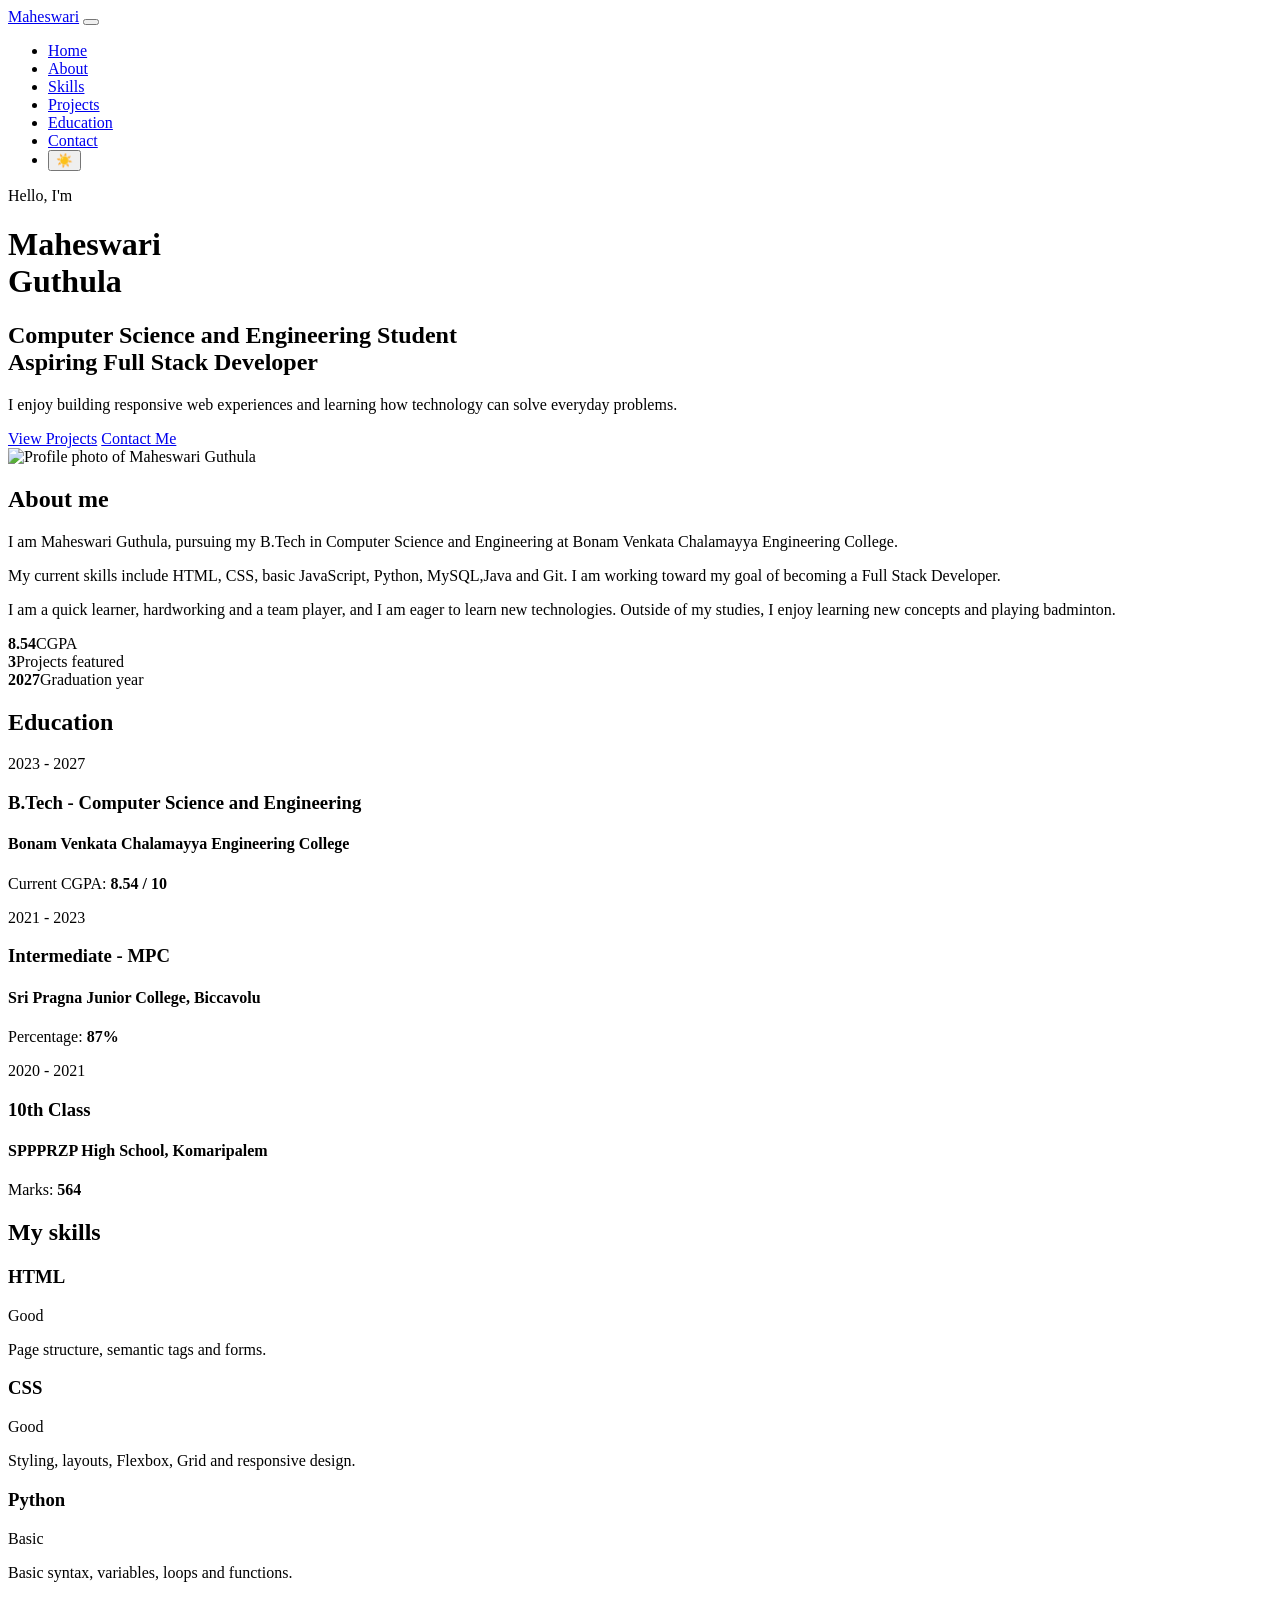
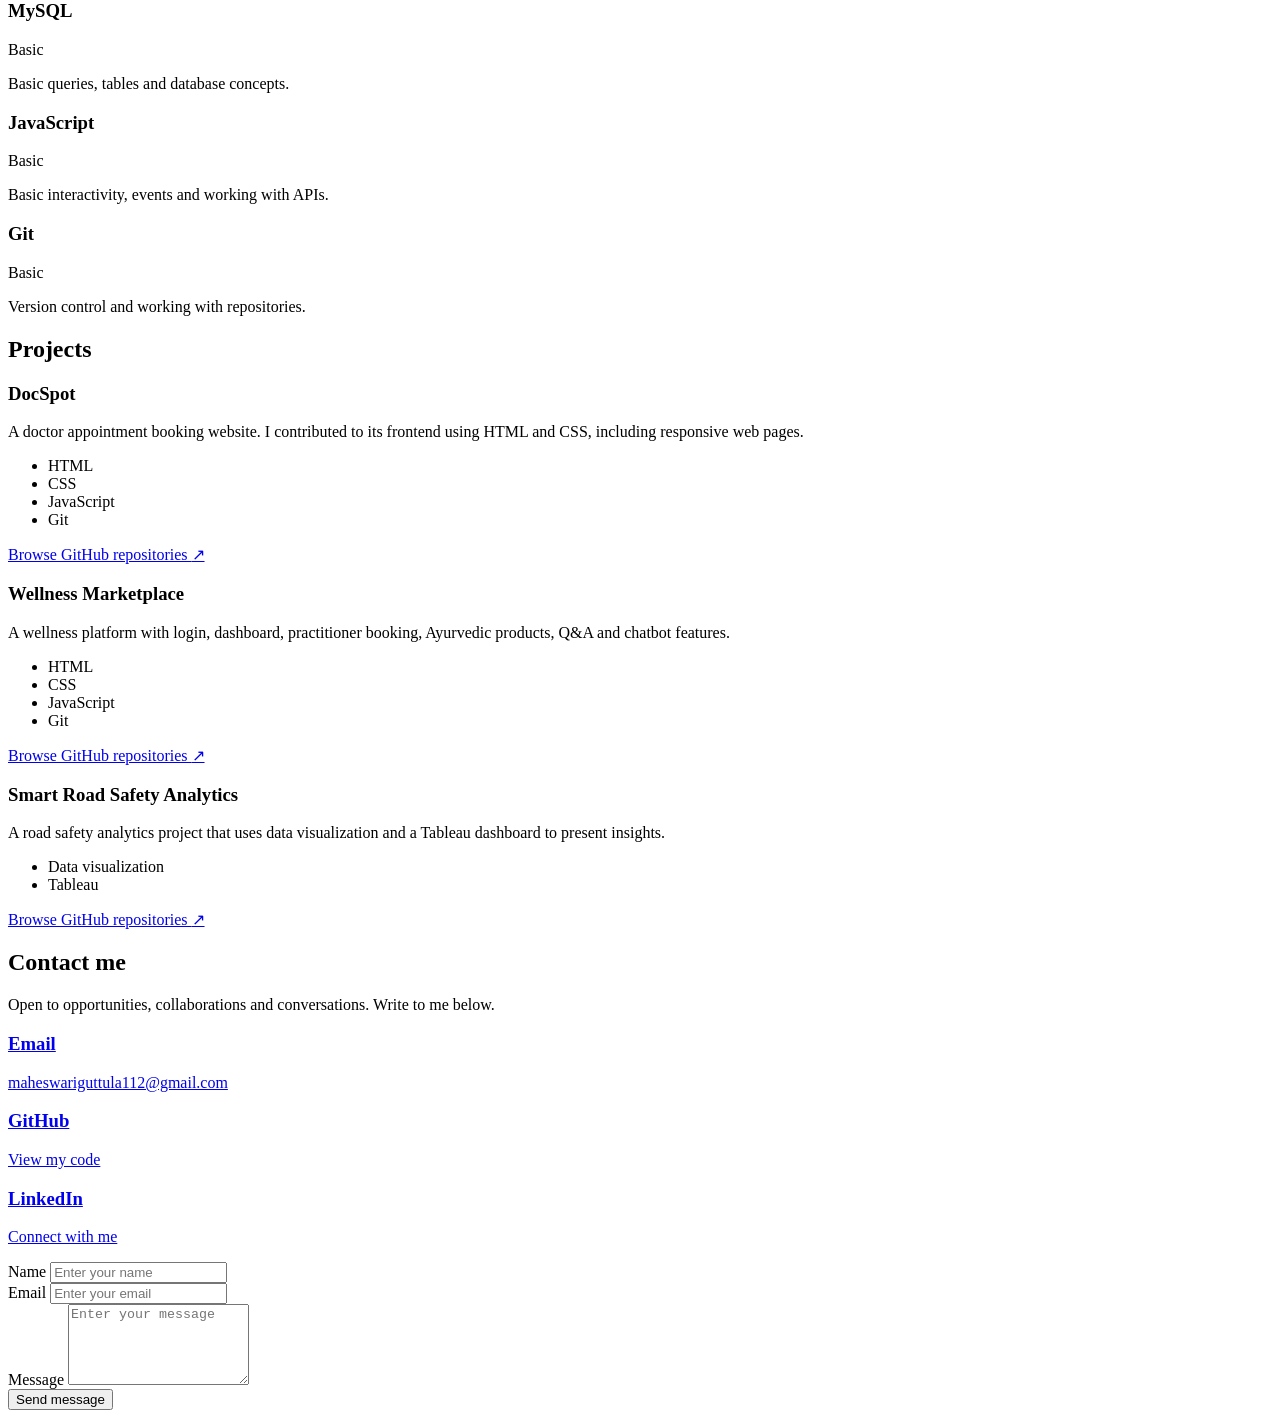
==== index.html @ 3ba0362b "Add initial portfolio HTML structure This HTML file serves as a personal portfolio for Maheswari Gut" ====
<!DOCTYPE html>
<html lang="en">
<head>
    <meta charset="UTF-8">
    <meta name="viewport" content="width=device-width, initial-scale=1.0">
    <meta name="description" content="Maheswari Guttula - Computer Science and Engineering student and aspiring Full Stack Developer">
    <title>Maheswari Guthula | Portfolio</title>
    <link rel="preconnect" href="https://fonts.googleapis.com">
    <link rel="preconnect" href="https://fonts.gstatic.com" crossorigin>
    <link href="https://fonts.googleapis.com/css2?family=Bricolage+Grotesque:wght@500;700;800&family=DM+Sans:wght@400;500;700&display=swap" rel="stylesheet">
    <link rel="stylesheet" href="style.css">
</head>
<body>

<!-- ============ HEADER ============ -->
<header class="site-header" id="top">
    <nav class="navbar">
        <a href="#top" class="logo">Maheswari<span></span></a>

        <button class="menu-toggle" type="button" aria-label="Open navigation menu" aria-controls="primary-navigation" aria-expanded="false">
            <span></span><span></span><span></span>
        </button>

        <ul class="nav-links" id="primary-navigation">
            <li><a href="#home">Home</a></li>
            <li><a href="#about">About</a></li>
            <li><a href="#skills">Skills</a></li>
            <li><a href="#projects">Projects</a></li>
            <li><a href="#education">Education</a></li>
            <li><a href="#contact">Contact</a></li>
            <li><button class="theme-toggle" type="button" aria-label="Switch to light theme">☀️</button></li>
        </ul>
    </nav>

    <div class="hero" id="home">
        <div class="hero-text">
            <p class="hello">Hello, I'm</p>
            <h1>Maheswari<br>Guthula</h1>
            <h2>Computer Science and Engineering Student<br>Aspiring Full Stack Developer</h2>
            <p class="hero-desc">
                I enjoy building responsive web experiences and learning how technology
                can solve everyday problems.
            </p>
            <div class="hero-buttons">
                <a href="#projects" class="btn btn-primary">View Projects</a>
                <a href="#contact" class="btn btn-outline">Contact Me</a>
            </div>
        </div>

        <div class="hero-image">
            <div class="photo-frame">
                <img src="profile.jpeg" alt="Profile photo of Maheswari Guthula">
            </div>
        </div>
    </div>
</header>

<main>

    <!-- ============ ABOUT ============ -->
    <section id="about" class="section">
        <h2 class="section-title">About me</h2>
        <div class="about-grid">
            <div class="about-text">
                <p>
                    I am Maheswari Guthula, pursuing my B.Tech in Computer Science and
                    Engineering at Bonam Venkata Chalamayya Engineering College.
                </p>
                <p>
                    My current skills include HTML, CSS, basic JavaScript, Python,
                    MySQL,Java and Git. I am working toward my goal of becoming a Full
                    Stack Developer.
                </p>
                <p>
                    I am a quick learner, hardworking and a team player, and I am eager to
                    learn new technologies. Outside of my studies, I enjoy learning new
                    concepts and playing badminton.
                </p>
            </div>
            <div class="stats">
                <div class="stat"><strong>8.54</strong><span>CGPA</span></div>
                <div class="stat"><strong>3</strong><span>Projects featured</span></div>
                <div class="stat"><strong>2027</strong><span>Graduation year</span></div>
            </div>
        </div>
    </section>

    <!-- ============ EDUCATION ============ -->
    <section id="education" class="section">
        <h2 class="section-title">Education</h2>
        <div class="timeline">

            <div class="timeline-item">
                <div class="timeline-card">
                    <span class="year">2023 - 2027</span>
                    <h3>B.Tech - Computer Science and Engineering</h3>
                    <h4>Bonam Venkata Chalamayya Engineering College</h4>
                    <p>Current CGPA: <strong>8.54 / 10</strong></p>
                </div>
            </div>

            <div class="timeline-item">
                <div class="timeline-card">
                    <span class="year">2021 - 2023</span>
                    <h3>Intermediate - MPC</h3>
                    <h4>Sri Pragna Junior College, Biccavolu</h4>
                    <p>Percentage: <strong>87%</strong></p>
                </div>
            </div>

            <div class="timeline-item">
                <div class="timeline-card">
                    <span class="year">2020 - 2021</span>
                    <h3>10th Class</h3>
                    <h4>SPPPRZP High School, Komaripalem</h4>
                    <p>Marks: <strong>564</strong></p>
                </div>
            </div>

        </div>
    </section>

    <!-- ============ SKILLS ============ -->
    <section id="skills" class="section">
        <h2 class="section-title">My skills</h2>
        <div class="skills-container">

            <div class="skill-card">
                <div class="skill-head"><h3>HTML</h3><span>Good</span></div>
                <p>Page structure, semantic tags and forms.</p>
                <div class="bar" role="progressbar" aria-label="HTML skill level" aria-valuemin="0" aria-valuemax="100" aria-valuenow="75"><i style="--level:75%"></i></div>
            </div>

            <div class="skill-card">
                <div class="skill-head"><h3>CSS</h3><span>Good</span></div>
                <p>Styling, layouts, Flexbox, Grid and responsive design.</p>
                <div class="bar" role="progressbar" aria-label="CSS skill level" aria-valuemin="0" aria-valuemax="100" aria-valuenow="70"><i style="--level:70%"></i></div>
            </div>

            <div class="skill-card">
                <div class="skill-head"><h3>Python</h3><span>Basic</span></div>
                <p>Basic syntax, variables, loops and functions.</p>
                <div class="bar" role="progressbar" aria-label="Python skill level" aria-valuemin="0" aria-valuemax="100" aria-valuenow="45"><i style="--level:45%"></i></div>
            </div>

            <div class="skill-card">
                <div class="skill-head"><h3>MySQL</h3><span>Basic</span></div>
                <p>Basic queries, tables and database concepts.</p>
                <div class="bar" role="progressbar" aria-label="MySQL skill level" aria-valuemin="0" aria-valuemax="100" aria-valuenow="40"><i style="--level:40%"></i></div>
            </div>

            <div class="skill-card">
                <div class="skill-head"><h3>JavaScript</h3><span>Basic</span></div>
                <p>Basic interactivity, events and working with APIs.</p>
                <div class="bar" role="progressbar" aria-label="JavaScript skill level" aria-valuemin="0" aria-valuemax="100" aria-valuenow="40"><i style="--level:40%"></i></div>
            </div>

            <div class="skill-card">
                <div class="skill-head"><h3>Git</h3><span>Basic</span></div>
                <p>Version control and working with repositories.</p>
                <div class="bar" role="progressbar" aria-label="Git skill level" aria-valuemin="0" aria-valuemax="100" aria-valuenow="40"><i style="--level:40%"></i></div>
            </div>

        </div>
    </section>

    <!-- ============ PROJECTS ============ -->
    <section id="projects" class="section">
        <h2 class="section-title">Projects</h2>
        <div class="projects-container">

            <article class="project-card">
                <h3>DocSpot</h3>
                <p>A doctor appointment booking website. I contributed to its frontend using HTML and CSS, including responsive web pages.</p>
                <ul class="tags"><li>HTML</li><li>CSS</li><li>JavaScript</li><li>Git</li></ul>
                <a class="project-link" href="https://github.com/maheswari543?tab=repositories" target="_blank" rel="noopener noreferrer" aria-label="Browse Maheswari's GitHub repositories for DocSpot">Browse GitHub repositories <span aria-hidden="true">↗</span></a>
            </article>

            <article class="project-card">
                <h3>Wellness Marketplace</h3>
                <p>A wellness platform with login, dashboard, practitioner booking, Ayurvedic products, Q&amp;A and chatbot features.</p>
                <ul class="tags"><li>HTML</li><li>CSS</li><li>JavaScript</li><li>Git</li></ul>
                <a class="project-link" href="https://github.com/maheswari543?tab=repositories" target="_blank" rel="noopener noreferrer" aria-label="Browse Maheswari's GitHub repositories for Wellness Marketplace">Browse GitHub repositories <span aria-hidden="true">↗</span></a>
            </article>

            <article class="project-card">
                <h3>Smart Road Safety Analytics</h3>
                <p>A road safety analytics project that uses data visualization and a Tableau dashboard to present insights.</p>
                <ul class="tags"><li>Data visualization</li><li>Tableau</li></ul>
                <a class="project-link" href="https://github.com/maheswari543?tab=repositories" target="_blank" rel="noopener noreferrer" aria-label="Browse Maheswari's GitHub repositories for Smart Road Safety Analytics">Browse GitHub repositories <span aria-hidden="true">↗</span></a>
            </article>

        </div>
    </section>

    <!-- ============ CONTACT ============ -->
    <section id="contact" class="section">
        <h2 class="section-title">Contact me</h2>
        <p class="contact-intro">
            Open to opportunities, collaborations and conversations. Write to me below.
        </p>

        <div class="contact-wrap">
            <div class="contact-links">
                <a class="contact-card" href="mailto:maheswariguttula112@gmail.com">
                    <h3>Email</h3>
                    <p>maheswariguttula112@gmail.com</p>
                </a>
                <a class="contact-card" href="https://github.com/maheswari543/Skill_Nexix_Foundation" target="_blank" rel="noopener">
                    <h3>GitHub</h3>
                    <p>View my code</p>
                </a>
                <a class="contact-card" href="https://www.linkedin.com/in/maheswari-guttula-757a3a365/" target="_blank" rel="noopener">
                    <h3>LinkedIn</h3>
                    <p>Connect with me</p>
                </a>
            </div>

            <form class="contact-form" id="contact-form">
                <div class="form-group">
                    <label for="name">Name</label>
                    <input type="text" id="name" name="name" placeholder="Enter your name" required>
                </div>
                <div class="form-group">
                    <label for="email">Email</label>
                    <input type="email" id="email" name="email" placeholder="Enter your email" required>
                </div>
                <div class="form-group">
                    <label for="message">Message</label>
                    <textarea id="message" name="message" rows="5" placeholder="Enter your message" required></textarea>
                </div>
                <button type="submit" class="btn btn-primary">Send message</button>
                <p class="form-note" id="form-note" role="status"></p>
            </form>
        </div>
    </section>

</main>

<script src="script.js"></script>
</body>
</html>
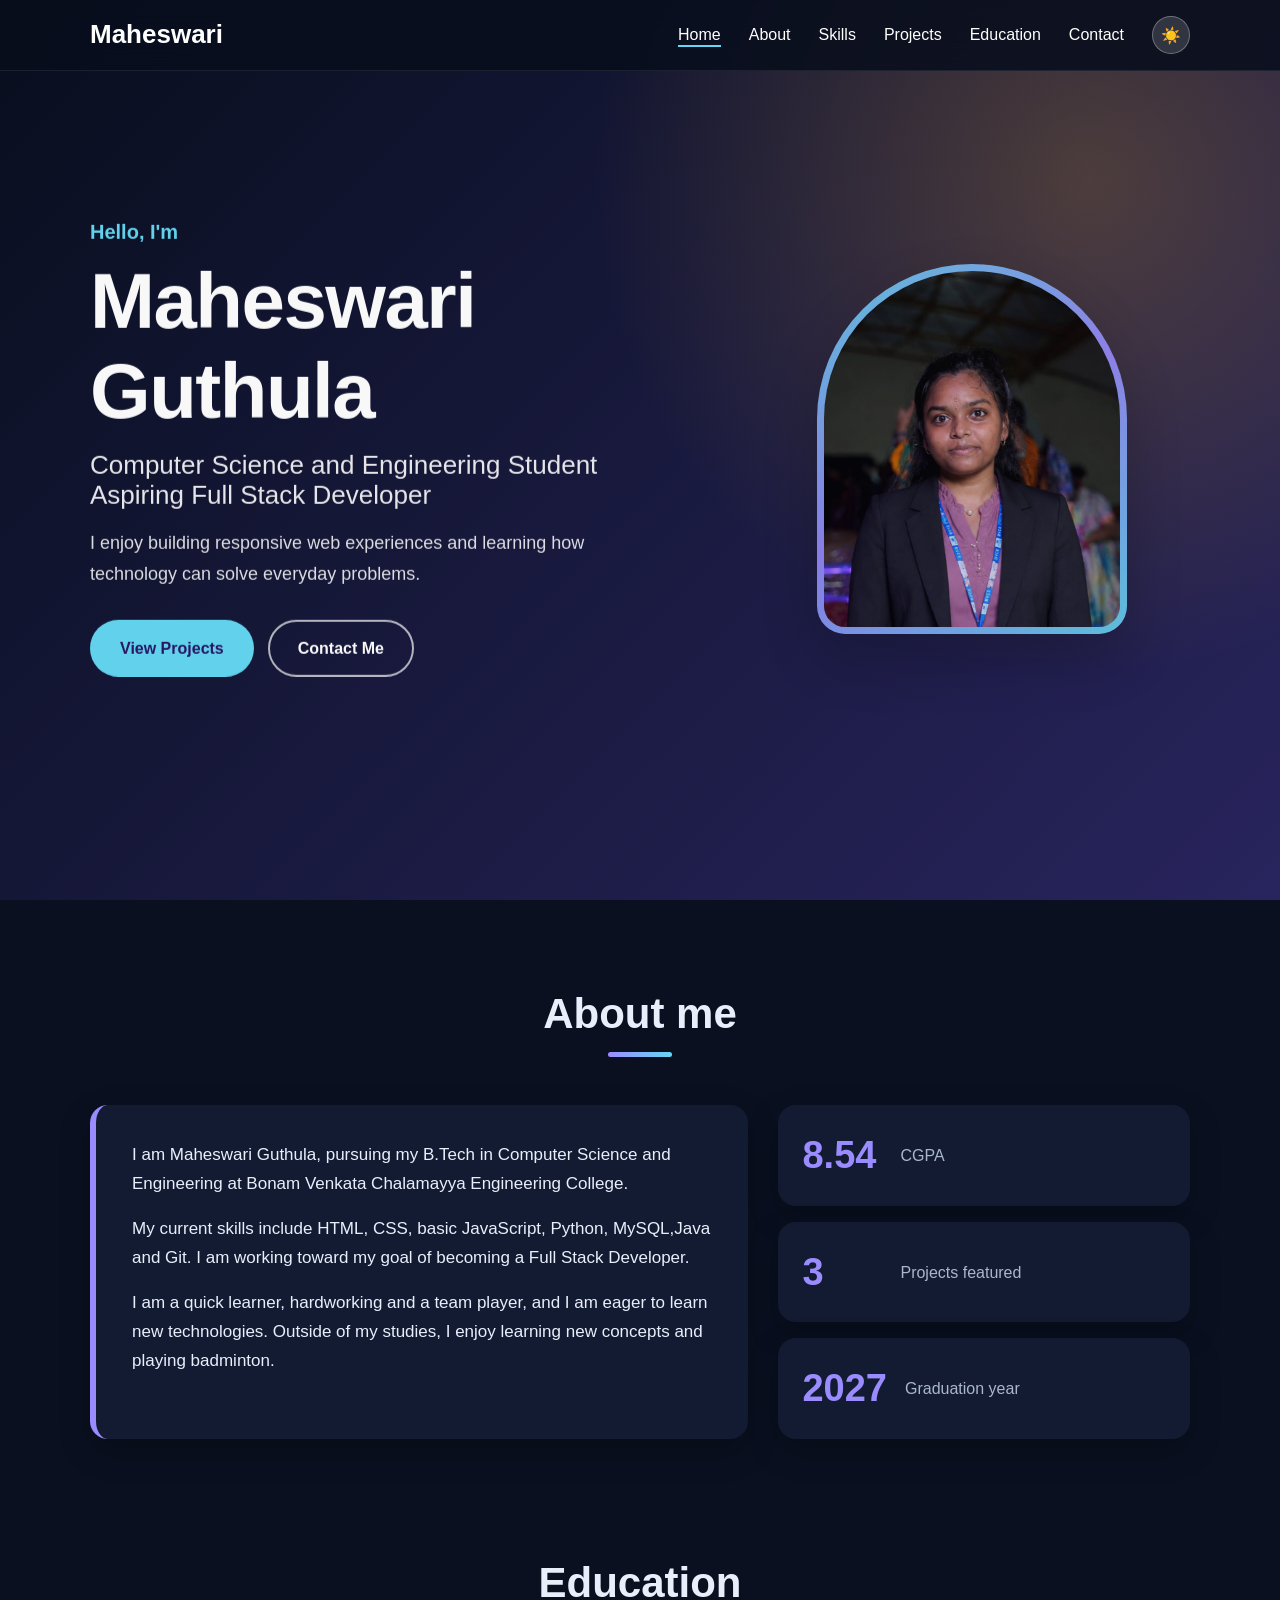
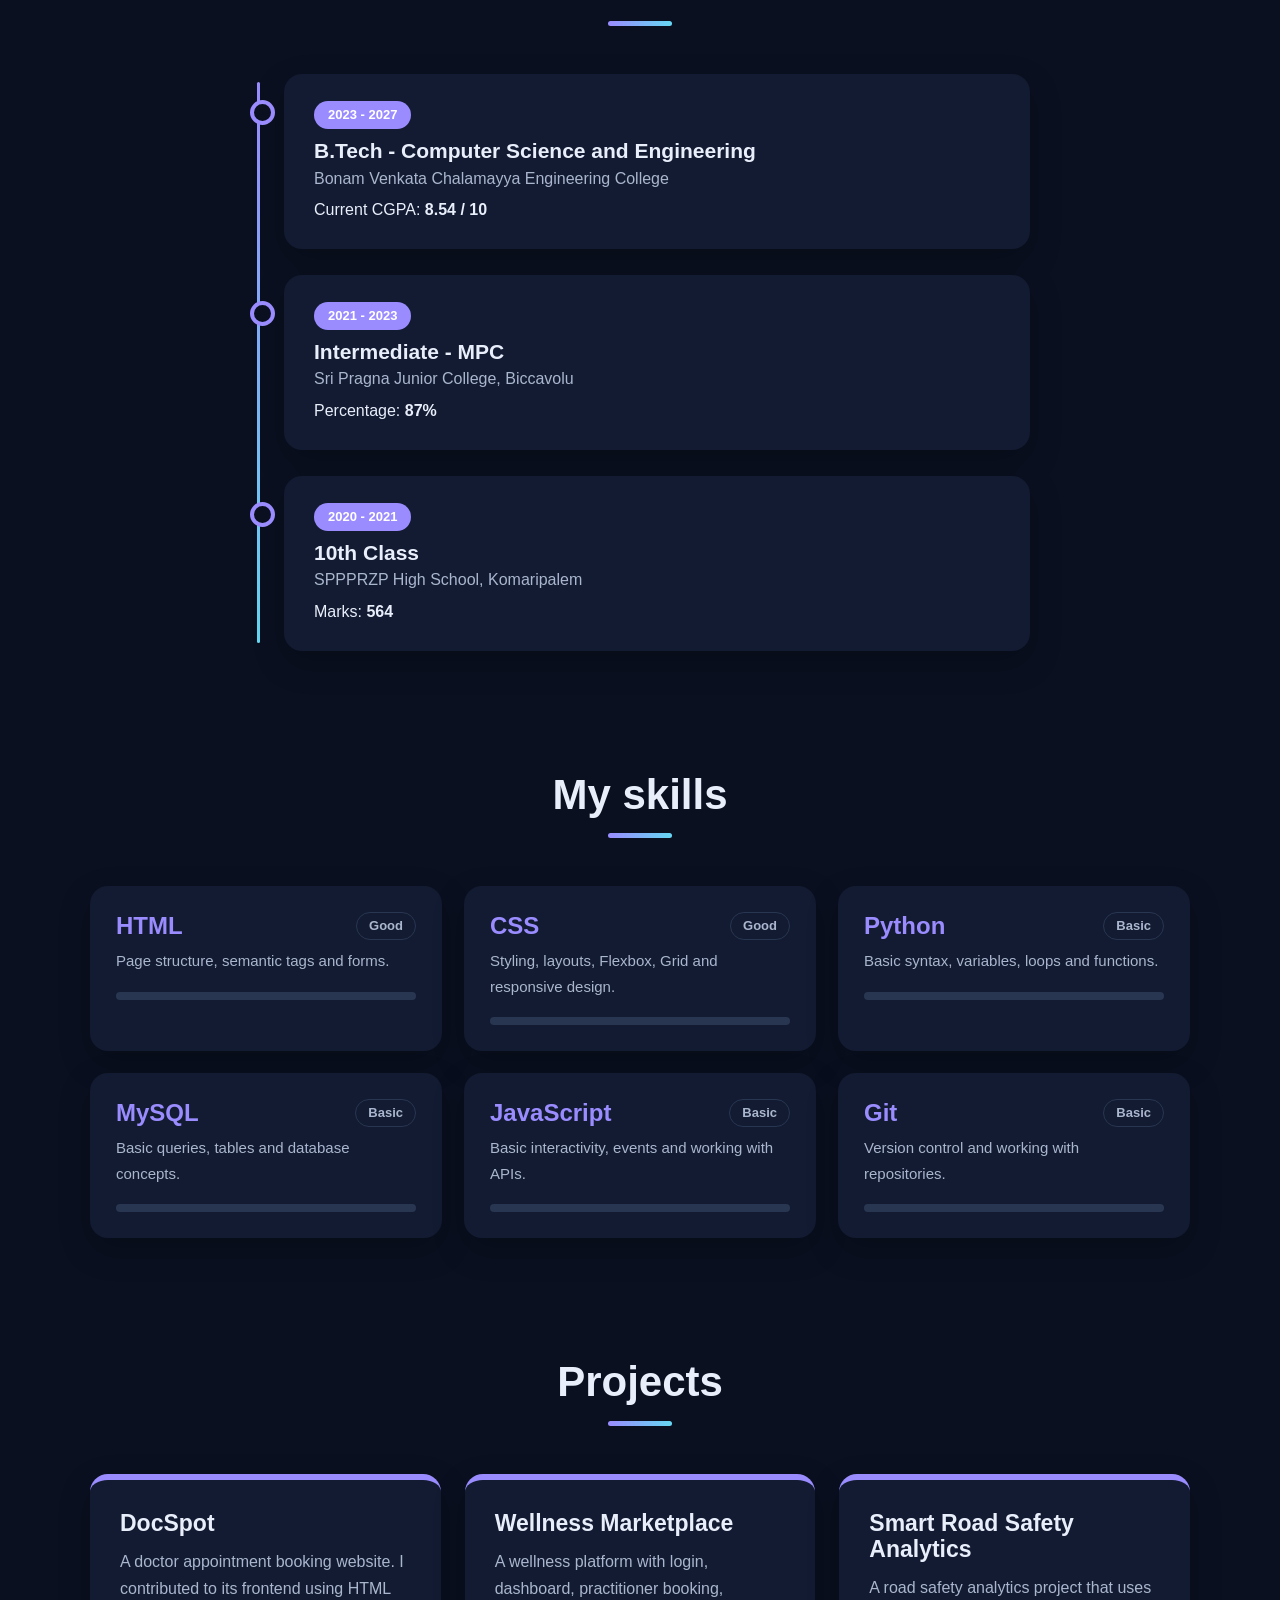
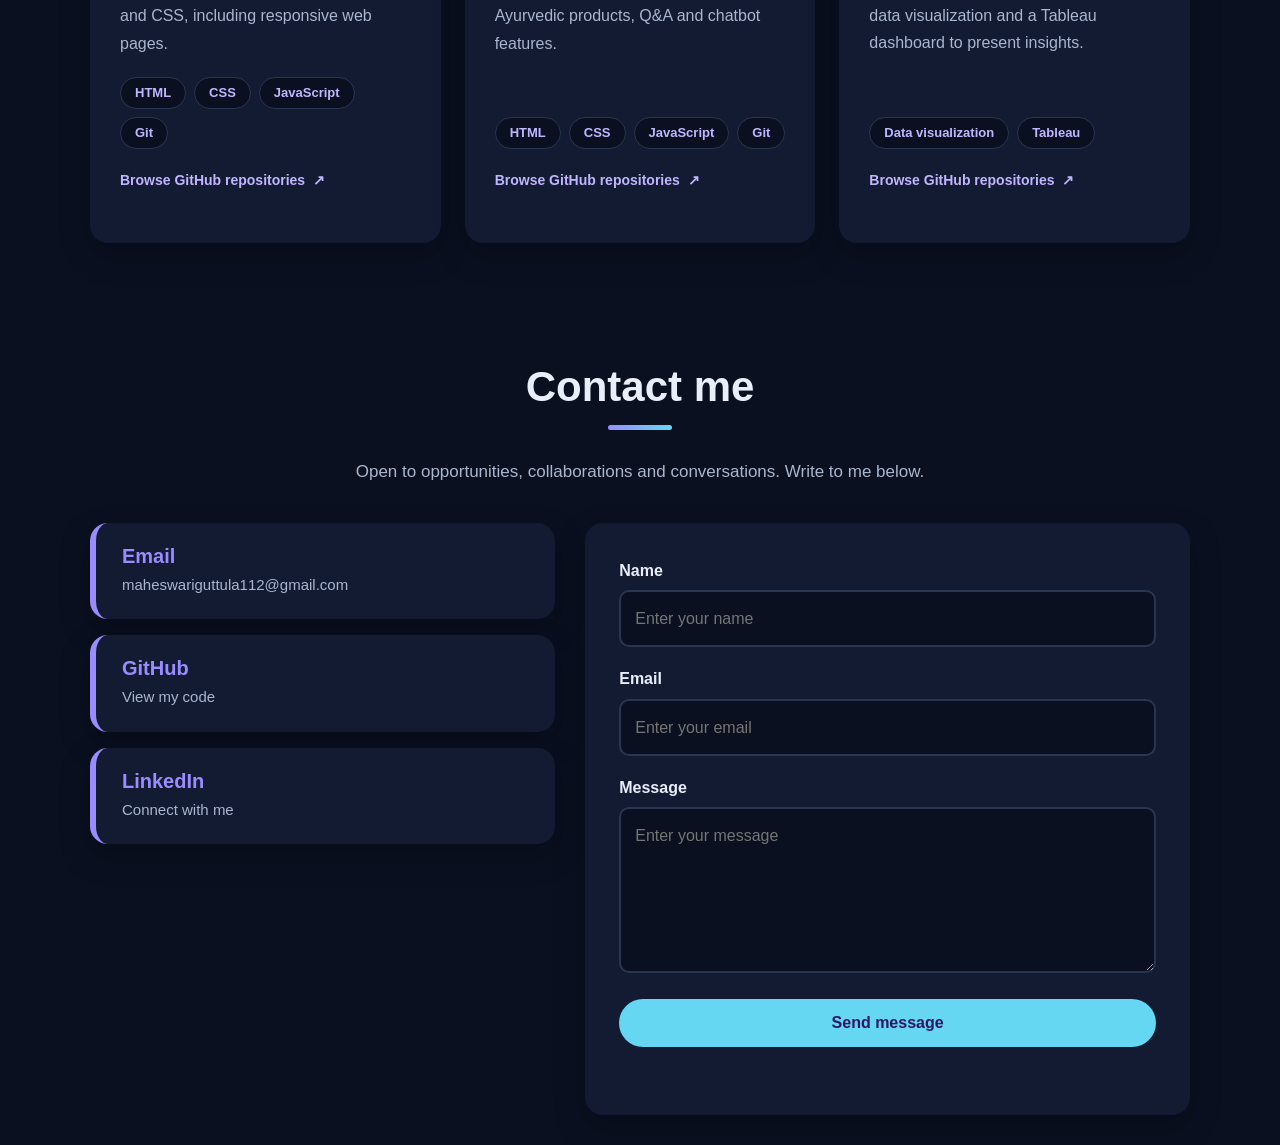
==== commit fa816e50: "Update index.html" ====
--- a/index.html
+++ b/index.html
@@ -1,242 +1,10 @@
 <!DOCTYPE html>
-<html lang="en">
+<html>
 <head>
-    <meta charset="UTF-8">
-    <meta name="viewport" content="width=device-width, initial-scale=1.0">
-    <meta name="description" content="Maheswari Guttula - Computer Science and Engineering student and aspiring Full Stack Developer">
-    <title>Maheswari Guthula | Portfolio</title>
-    <link rel="preconnect" href="https://fonts.googleapis.com">
-    <link rel="preconnect" href="https://fonts.gstatic.com" crossorigin>
-    <link href="https://fonts.googleapis.com/css2?family=Bricolage+Grotesque:wght@500;700;800&family=DM+Sans:wght@400;500;700&display=swap" rel="stylesheet">
-    <link rel="stylesheet" href="style.css">
+  <meta http-equiv="refresh" content="0; url=Week1_Portfolio/Week_01/">
+  <title>Redirecting...</title>
 </head>
 <body>
-
-<!-- ============ HEADER ============ -->
-<header class="site-header" id="top">
-    <nav class="navbar">
-        <a href="#top" class="logo">Maheswari<span></span></a>
-
-        <button class="menu-toggle" type="button" aria-label="Open navigation menu" aria-controls="primary-navigation" aria-expanded="false">
-            <span></span><span></span><span></span>
-        </button>
-
-        <ul class="nav-links" id="primary-navigation">
-            <li><a href="#home">Home</a></li>
-            <li><a href="#about">About</a></li>
-            <li><a href="#skills">Skills</a></li>
-            <li><a href="#projects">Projects</a></li>
-            <li><a href="#education">Education</a></li>
-            <li><a href="#contact">Contact</a></li>
-            <li><button class="theme-toggle" type="button" aria-label="Switch to light theme">☀️</button></li>
-        </ul>
-    </nav>
-
-    <div class="hero" id="home">
-        <div class="hero-text">
-            <p class="hello">Hello, I'm</p>
-            <h1>Maheswari<br>Guthula</h1>
-            <h2>Computer Science and Engineering Student<br>Aspiring Full Stack Developer</h2>
-            <p class="hero-desc">
-                I enjoy building responsive web experiences and learning how technology
-                can solve everyday problems.
-            </p>
-            <div class="hero-buttons">
-                <a href="#projects" class="btn btn-primary">View Projects</a>
-                <a href="#contact" class="btn btn-outline">Contact Me</a>
-            </div>
-        </div>
-
-        <div class="hero-image">
-            <div class="photo-frame">
-                <img src="profile.jpeg" alt="Profile photo of Maheswari Guthula">
-            </div>
-        </div>
-    </div>
-</header>
-
-<main>
-
-    <!-- ============ ABOUT ============ -->
-    <section id="about" class="section">
-        <h2 class="section-title">About me</h2>
-        <div class="about-grid">
-            <div class="about-text">
-                <p>
-                    I am Maheswari Guthula, pursuing my B.Tech in Computer Science and
-                    Engineering at Bonam Venkata Chalamayya Engineering College.
-                </p>
-                <p>
-                    My current skills include HTML, CSS, basic JavaScript, Python,
-                    MySQL,Java and Git. I am working toward my goal of becoming a Full
-                    Stack Developer.
-                </p>
-                <p>
-                    I am a quick learner, hardworking and a team player, and I am eager to
-                    learn new technologies. Outside of my studies, I enjoy learning new
-                    concepts and playing badminton.
-                </p>
-            </div>
-            <div class="stats">
-                <div class="stat"><strong>8.54</strong><span>CGPA</span></div>
-                <div class="stat"><strong>3</strong><span>Projects featured</span></div>
-                <div class="stat"><strong>2027</strong><span>Graduation year</span></div>
-            </div>
-        </div>
-    </section>
-
-    <!-- ============ EDUCATION ============ -->
-    <section id="education" class="section">
-        <h2 class="section-title">Education</h2>
-        <div class="timeline">
-
-            <div class="timeline-item">
-                <div class="timeline-card">
-                    <span class="year">2023 - 2027</span>
-                    <h3>B.Tech - Computer Science and Engineering</h3>
-                    <h4>Bonam Venkata Chalamayya Engineering College</h4>
-                    <p>Current CGPA: <strong>8.54 / 10</strong></p>
-                </div>
-            </div>
-
-            <div class="timeline-item">
-                <div class="timeline-card">
-                    <span class="year">2021 - 2023</span>
-                    <h3>Intermediate - MPC</h3>
-                    <h4>Sri Pragna Junior College, Biccavolu</h4>
-                    <p>Percentage: <strong>87%</strong></p>
-                </div>
-            </div>
-
-            <div class="timeline-item">
-                <div class="timeline-card">
-                    <span class="year">2020 - 2021</span>
-                    <h3>10th Class</h3>
-                    <h4>SPPPRZP High School, Komaripalem</h4>
-                    <p>Marks: <strong>564</strong></p>
-                </div>
-            </div>
-
-        </div>
-    </section>
-
-    <!-- ============ SKILLS ============ -->
-    <section id="skills" class="section">
-        <h2 class="section-title">My skills</h2>
-        <div class="skills-container">
-
-            <div class="skill-card">
-                <div class="skill-head"><h3>HTML</h3><span>Good</span></div>
-                <p>Page structure, semantic tags and forms.</p>
-                <div class="bar" role="progressbar" aria-label="HTML skill level" aria-valuemin="0" aria-valuemax="100" aria-valuenow="75"><i style="--level:75%"></i></div>
-            </div>
-
-            <div class="skill-card">
-                <div class="skill-head"><h3>CSS</h3><span>Good</span></div>
-                <p>Styling, layouts, Flexbox, Grid and responsive design.</p>
-                <div class="bar" role="progressbar" aria-label="CSS skill level" aria-valuemin="0" aria-valuemax="100" aria-valuenow="70"><i style="--level:70%"></i></div>
-            </div>
-
-            <div class="skill-card">
-                <div class="skill-head"><h3>Python</h3><span>Basic</span></div>
-                <p>Basic syntax, variables, loops and functions.</p>
-                <div class="bar" role="progressbar" aria-label="Python skill level" aria-valuemin="0" aria-valuemax="100" aria-valuenow="45"><i style="--level:45%"></i></div>
-            </div>
-
-            <div class="skill-card">
-                <div class="skill-head"><h3>MySQL</h3><span>Basic</span></div>
-                <p>Basic queries, tables and database concepts.</p>
-                <div class="bar" role="progressbar" aria-label="MySQL skill level" aria-valuemin="0" aria-valuemax="100" aria-valuenow="40"><i style="--level:40%"></i></div>
-            </div>
-
-            <div class="skill-card">
-                <div class="skill-head"><h3>JavaScript</h3><span>Basic</span></div>
-                <p>Basic interactivity, events and working with APIs.</p>
-                <div class="bar" role="progressbar" aria-label="JavaScript skill level" aria-valuemin="0" aria-valuemax="100" aria-valuenow="40"><i style="--level:40%"></i></div>
-            </div>
-
-            <div class="skill-card">
-                <div class="skill-head"><h3>Git</h3><span>Basic</span></div>
-                <p>Version control and working with repositories.</p>
-                <div class="bar" role="progressbar" aria-label="Git skill level" aria-valuemin="0" aria-valuemax="100" aria-valuenow="40"><i style="--level:40%"></i></div>
-            </div>
-
-        </div>
-    </section>
-
-    <!-- ============ PROJECTS ============ -->
-    <section id="projects" class="section">
-        <h2 class="section-title">Projects</h2>
-        <div class="projects-container">
-
-            <article class="project-card">
-                <h3>DocSpot</h3>
-                <p>A doctor appointment booking website. I contributed to its frontend using HTML and CSS, including responsive web pages.</p>
-                <ul class="tags"><li>HTML</li><li>CSS</li><li>JavaScript</li><li>Git</li></ul>
-                <a class="project-link" href="https://github.com/maheswari543?tab=repositories" target="_blank" rel="noopener noreferrer" aria-label="Browse Maheswari's GitHub repositories for DocSpot">Browse GitHub repositories <span aria-hidden="true">↗</span></a>
-            </article>
-
-            <article class="project-card">
-                <h3>Wellness Marketplace</h3>
-                <p>A wellness platform with login, dashboard, practitioner booking, Ayurvedic products, Q&amp;A and chatbot features.</p>
-                <ul class="tags"><li>HTML</li><li>CSS</li><li>JavaScript</li><li>Git</li></ul>
-                <a class="project-link" href="https://github.com/maheswari543?tab=repositories" target="_blank" rel="noopener noreferrer" aria-label="Browse Maheswari's GitHub repositories for Wellness Marketplace">Browse GitHub repositories <span aria-hidden="true">↗</span></a>
-            </article>
-
-            <article class="project-card">
-                <h3>Smart Road Safety Analytics</h3>
-                <p>A road safety analytics project that uses data visualization and a Tableau dashboard to present insights.</p>
-                <ul class="tags"><li>Data visualization</li><li>Tableau</li></ul>
-                <a class="project-link" href="https://github.com/maheswari543?tab=repositories" target="_blank" rel="noopener noreferrer" aria-label="Browse Maheswari's GitHub repositories for Smart Road Safety Analytics">Browse GitHub repositories <span aria-hidden="true">↗</span></a>
-            </article>
-
-        </div>
-    </section>
-
-    <!-- ============ CONTACT ============ -->
-    <section id="contact" class="section">
-        <h2 class="section-title">Contact me</h2>
-        <p class="contact-intro">
-            Open to opportunities, collaborations and conversations. Write to me below.
-        </p>
-
-        <div class="contact-wrap">
-            <div class="contact-links">
-                <a class="contact-card" href="mailto:maheswariguttula112@gmail.com">
-                    <h3>Email</h3>
-                    <p>maheswariguttula112@gmail.com</p>
-                </a>
-                <a class="contact-card" href="https://github.com/maheswari543/Skill_Nexix_Foundation" target="_blank" rel="noopener">
-                    <h3>GitHub</h3>
-                    <p>View my code</p>
-                </a>
-                <a class="contact-card" href="https://www.linkedin.com/in/maheswari-guttula-757a3a365/" target="_blank" rel="noopener">
-                    <h3>LinkedIn</h3>
-                    <p>Connect with me</p>
-                </a>
-            </div>
-
-            <form class="contact-form" id="contact-form">
-                <div class="form-group">
-                    <label for="name">Name</label>
-                    <input type="text" id="name" name="name" placeholder="Enter your name" required>
-                </div>
-                <div class="form-group">
-                    <label for="email">Email</label>
-                    <input type="email" id="email" name="email" placeholder="Enter your email" required>
-                </div>
-                <div class="form-group">
-                    <label for="message">Message</label>
-                    <textarea id="message" name="message" rows="5" placeholder="Enter your message" required></textarea>
-                </div>
-                <button type="submit" class="btn btn-primary">Send message</button>
-                <p class="form-note" id="form-note" role="status"></p>
-            </form>
-        </div>
-    </section>
-
-</main>
-
-<script src="script.js"></script>
+  <a href="Week1_Portfolio/Week_01/">Open my portfolio</a>
 </body>
 </html>
